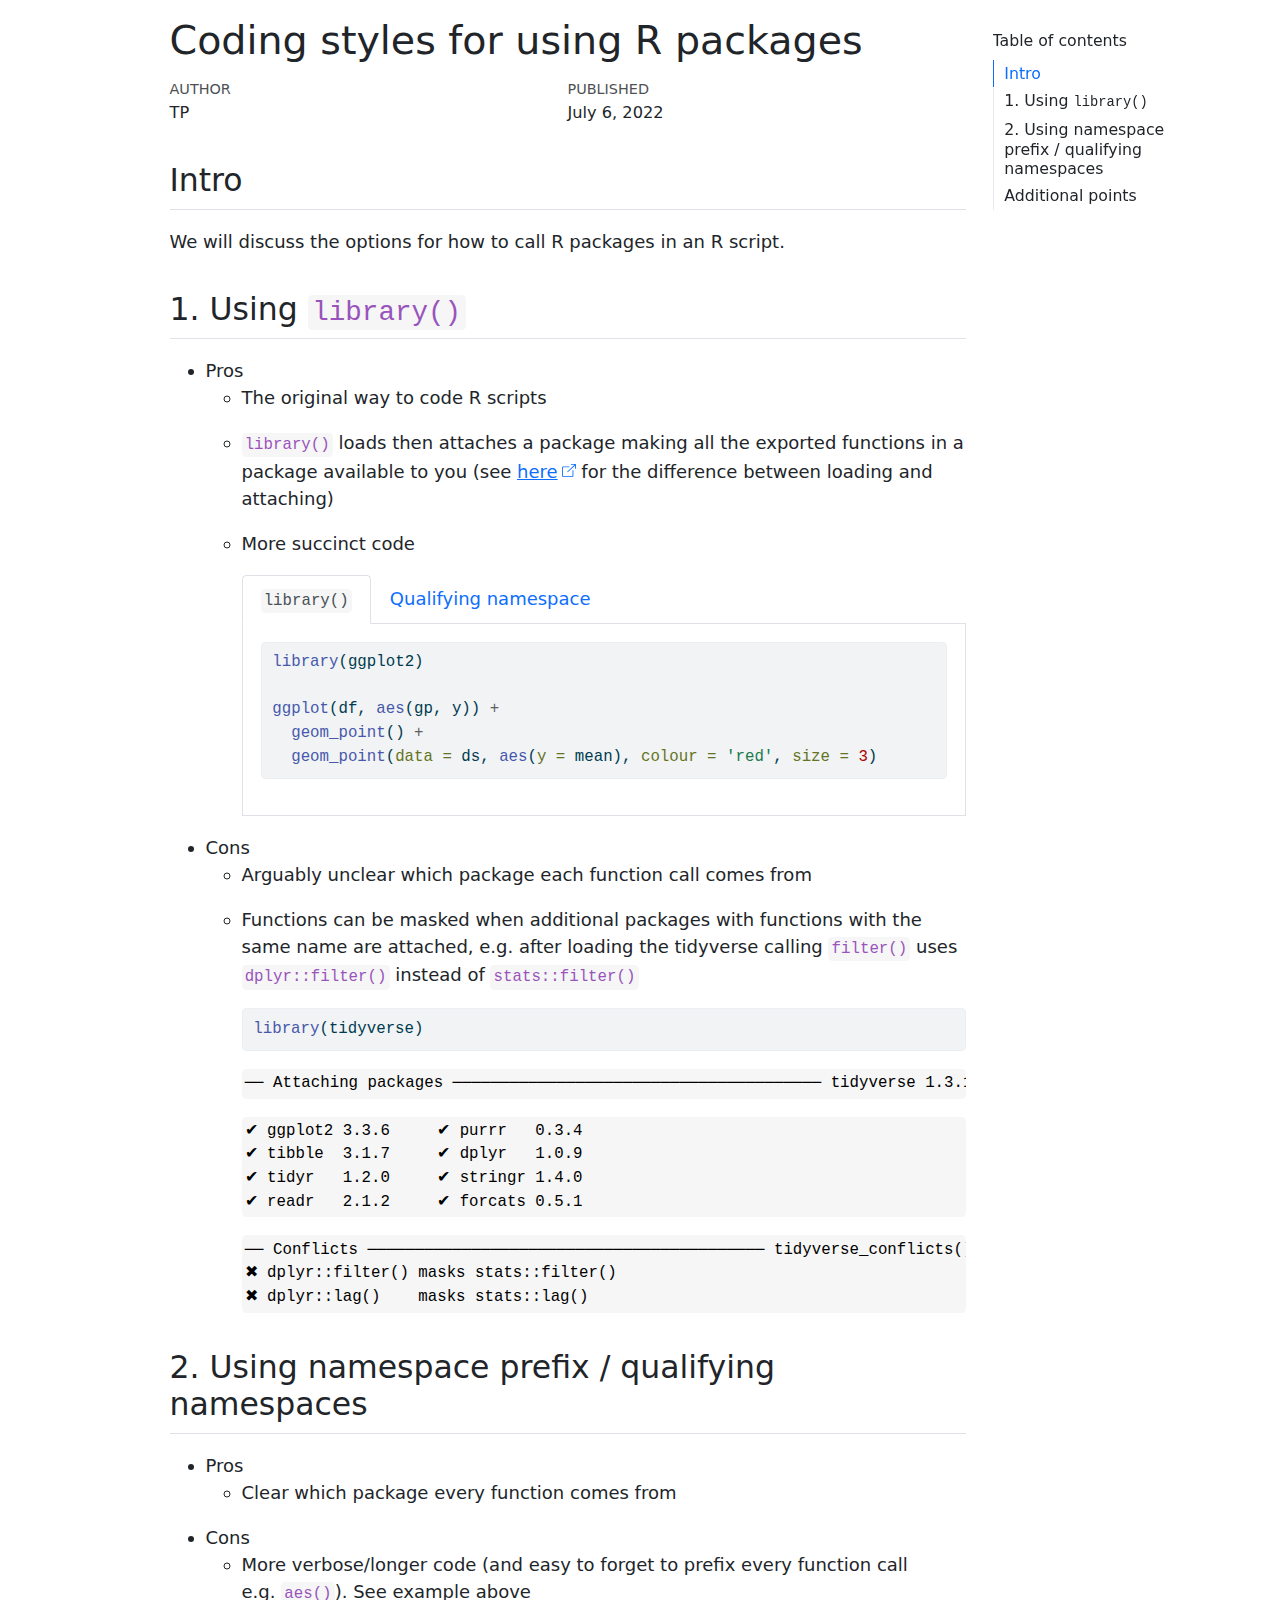
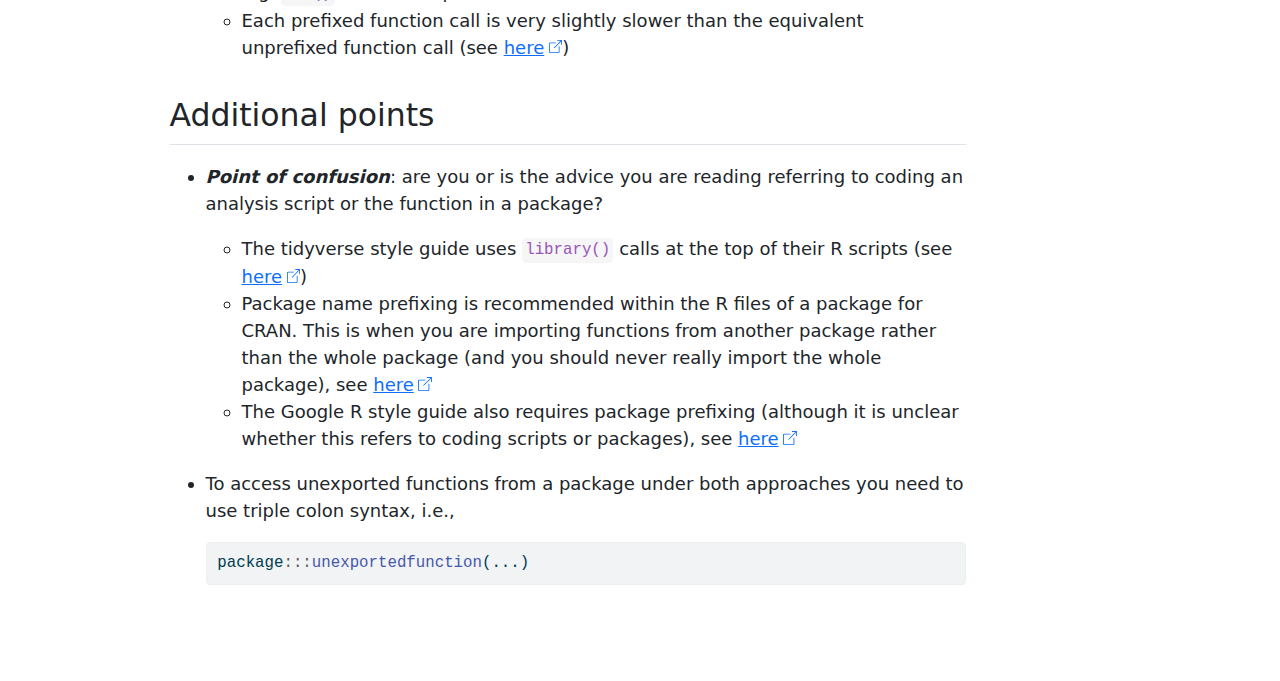
==== docs/index.html @ f984c823 "quarto_render()" ====
<!DOCTYPE html>
<html xmlns="http://www.w3.org/1999/xhtml" lang="en" xml:lang="en"><head>

<meta charset="utf-8">
<meta name="generator" content="quarto-0.9.633">

<meta name="viewport" content="width=device-width, initial-scale=1.0, user-scalable=yes">

<meta name="author" content="TP">
<meta name="dcterms.date" content="2022-07-06">

<title>Coding styles for using R packages</title>
<style>
code{white-space: pre-wrap;}
span.smallcaps{font-variant: small-caps;}
span.underline{text-decoration: underline;}
div.column{display: inline-block; vertical-align: top; width: 50%;}
div.hanging-indent{margin-left: 1.5em; text-indent: -1.5em;}
ul.task-list{list-style: none;}
pre > code.sourceCode { white-space: pre; position: relative; }
pre > code.sourceCode > span { display: inline-block; line-height: 1.25; }
pre > code.sourceCode > span:empty { height: 1.2em; }
.sourceCode { overflow: visible; }
code.sourceCode > span { color: inherit; text-decoration: inherit; }
div.sourceCode { margin: 1em 0; }
pre.sourceCode { margin: 0; }
@media screen {
div.sourceCode { overflow: auto; }
}
@media print {
pre > code.sourceCode { white-space: pre-wrap; }
pre > code.sourceCode > span { text-indent: -5em; padding-left: 5em; }
}
pre.numberSource code
  { counter-reset: source-line 0; }
pre.numberSource code > span
  { position: relative; left: -4em; counter-increment: source-line; }
pre.numberSource code > span > a:first-child::before
  { content: counter(source-line);
    position: relative; left: -1em; text-align: right; vertical-align: baseline;
    border: none; display: inline-block;
    -webkit-touch-callout: none; -webkit-user-select: none;
    -khtml-user-select: none; -moz-user-select: none;
    -ms-user-select: none; user-select: none;
    padding: 0 4px; width: 4em;
    color: #aaaaaa;
  }
pre.numberSource { margin-left: 3em; border-left: 1px solid #aaaaaa;  padding-left: 4px; }
div.sourceCode
  {   }
@media screen {
pre > code.sourceCode > span > a:first-child::before { text-decoration: underline; }
}
code span.al { color: #ff0000; font-weight: bold; } /* Alert */
code span.an { color: #60a0b0; font-weight: bold; font-style: italic; } /* Annotation */
code span.at { color: #7d9029; } /* Attribute */
code span.bn { color: #40a070; } /* BaseN */
code span.bu { } /* BuiltIn */
code span.cf { color: #007020; font-weight: bold; } /* ControlFlow */
code span.ch { color: #4070a0; } /* Char */
code span.cn { color: #880000; } /* Constant */
code span.co { color: #60a0b0; font-style: italic; } /* Comment */
code span.cv { color: #60a0b0; font-weight: bold; font-style: italic; } /* CommentVar */
code span.do { color: #ba2121; font-style: italic; } /* Documentation */
code span.dt { color: #902000; } /* DataType */
code span.dv { color: #40a070; } /* DecVal */
code span.er { color: #ff0000; font-weight: bold; } /* Error */
code span.ex { } /* Extension */
code span.fl { color: #40a070; } /* Float */
code span.fu { color: #06287e; } /* Function */
code span.im { } /* Import */
code span.in { color: #60a0b0; font-weight: bold; font-style: italic; } /* Information */
code span.kw { color: #007020; font-weight: bold; } /* Keyword */
code span.op { color: #666666; } /* Operator */
code span.ot { color: #007020; } /* Other */
code span.pp { color: #bc7a00; } /* Preprocessor */
code span.sc { color: #4070a0; } /* SpecialChar */
code span.ss { color: #bb6688; } /* SpecialString */
code span.st { color: #4070a0; } /* String */
code span.va { color: #19177c; } /* Variable */
code span.vs { color: #4070a0; } /* VerbatimString */
code span.wa { color: #60a0b0; font-weight: bold; font-style: italic; } /* Warning */
</style>


<script src="index_files/libs/clipboard/clipboard.min.js"></script>
<script src="index_files/libs/quarto-html/quarto.js"></script>
<script src="index_files/libs/quarto-html/popper.min.js"></script>
<script src="index_files/libs/quarto-html/tippy.umd.min.js"></script>
<script src="index_files/libs/quarto-html/anchor.min.js"></script>
<link href="index_files/libs/quarto-html/tippy.css" rel="stylesheet">
<link href="index_files/libs/quarto-html/quarto-syntax-highlighting.css" rel="stylesheet" id="quarto-text-highlighting-styles">
<script src="index_files/libs/bootstrap/bootstrap.min.js"></script>
<link href="index_files/libs/bootstrap/bootstrap-icons.css" rel="stylesheet">
<link href="index_files/libs/bootstrap/bootstrap.min.css" rel="stylesheet">


</head>

<body>

<div id="quarto-content" class="page-columns page-rows-contents page-layout-article">
<div id="quarto-margin-sidebar" class="sidebar margin-sidebar">
  <nav id="TOC" role="doc-toc">
    <h2 id="toc-title">Table of contents</h2>
   
  <ul>
  <li><a href="#intro" id="toc-intro" class="nav-link active" data-scroll-target="#intro">Intro</a></li>
  <li><a href="#using-library" id="toc-using-library" class="nav-link" data-scroll-target="#using-library">1. Using <code>library()</code></a></li>
  <li><a href="#using-namespace-prefix-qualifying-namespaces" id="toc-using-namespace-prefix-qualifying-namespaces" class="nav-link" data-scroll-target="#using-namespace-prefix-qualifying-namespaces">2. Using namespace prefix / qualifying namespaces</a></li>
  <li><a href="#additional-points" id="toc-additional-points" class="nav-link" data-scroll-target="#additional-points">Additional points</a></li>
  </ul>
</nav>
</div>
<main class="content" id="quarto-document-content">

<header id="title-block-header" class="quarto-title-block default">
<div class="quarto-title">
<h1 class="title">Coding styles for using R packages</h1>
</div>



<div class="quarto-title-meta">

    <div>
    <div class="quarto-title-meta-heading">Author</div>
    <div class="quarto-title-meta-contents">
             <p>TP </p>
          </div>
  </div>
    
    <div>
    <div class="quarto-title-meta-heading">Published</div>
    <div class="quarto-title-meta-contents">
      <p class="date">July 6, 2022</p>
    </div>
  </div>
    
  </div>
  

</header>

<section id="intro" class="level2">
<h2 class="anchored" data-anchor-id="intro">Intro</h2>
<p>We will discuss the options for how to call R packages in an R script.</p>
</section>
<section id="using-library" class="level2">
<h2 class="anchored" data-anchor-id="using-library">1. Using <code>library()</code></h2>
<ul>
<li>Pros
<ul>
<li><p>The original way to code R scripts</p></li>
<li><p><code>library()</code> loads then attaches a package making all the exported functions in a package available to you (see <a href="https://r-pkgs.org/dependencies.html#sec-search-path">here</a> for the difference between loading and attaching)</p></li>
<li><p>More succinct code</p>
<div class="panel-tabset">
<ul class="nav nav-tabs" role="tablist"><li class="nav-item" role="presentation"><a class="nav-link active" id="tabset-1-1-tab" data-bs-toggle="tab" data-bs-target="#tabset-1-1" role="tab" aria-controls="tabset-1-1" aria-selected="true" href=""><code>library()</code></a></li><li class="nav-item" role="presentation"><a class="nav-link" id="tabset-1-2-tab" data-bs-toggle="tab" data-bs-target="#tabset-1-2" role="tab" aria-controls="tabset-1-2" aria-selected="false" href="">Qualifying namespace</a></li></ul>
<div class="tab-content">
<div id="tabset-1-1" class="tab-pane active" role="tabpanel" aria-labelledby="tabset-1-1-tab">
<div class="sourceCode" id="cb1"><pre class="sourceCode r code-with-copy"><code class="sourceCode r"><span id="cb1-1"><a href="#cb1-1" aria-hidden="true" tabindex="-1"></a><span class="fu">library</span>(ggplot2)</span>
<span id="cb1-2"><a href="#cb1-2" aria-hidden="true" tabindex="-1"></a></span>
<span id="cb1-3"><a href="#cb1-3" aria-hidden="true" tabindex="-1"></a><span class="fu">ggplot</span>(df, <span class="fu">aes</span>(gp, y)) <span class="sc">+</span></span>
<span id="cb1-4"><a href="#cb1-4" aria-hidden="true" tabindex="-1"></a>  <span class="fu">geom_point</span>() <span class="sc">+</span></span>
<span id="cb1-5"><a href="#cb1-5" aria-hidden="true" tabindex="-1"></a>  <span class="fu">geom_point</span>(<span class="at">data =</span> ds, <span class="fu">aes</span>(<span class="at">y =</span> mean), <span class="at">colour =</span> <span class="st">'red'</span>, <span class="at">size =</span> <span class="dv">3</span>)</span></code><button title="Copy to Clipboard" class="code-copy-button"><i class="bi"></i></button></pre></div>
</div>
<div id="tabset-1-2" class="tab-pane" role="tabpanel" aria-labelledby="tabset-1-2-tab">
<div class="sourceCode" id="cb2"><pre class="sourceCode r code-with-copy"><code class="sourceCode r"><span id="cb2-1"><a href="#cb2-1" aria-hidden="true" tabindex="-1"></a>ggplot2<span class="sc">::</span><span class="fu">ggplot</span>(df, ggplot2<span class="sc">::</span><span class="fu">aes</span>(gp, y)) <span class="sc">+</span></span>
<span id="cb2-2"><a href="#cb2-2" aria-hidden="true" tabindex="-1"></a>  ggplot2<span class="sc">::</span><span class="fu">geom_point</span>() <span class="sc">+</span></span>
<span id="cb2-3"><a href="#cb2-3" aria-hidden="true" tabindex="-1"></a>  ggplot2<span class="sc">::</span><span class="fu">geom_point</span>(<span class="at">data =</span> ds, ggplot2<span class="sc">::</span><span class="fu">aes</span>(<span class="at">y =</span> mean), </span>
<span id="cb2-4"><a href="#cb2-4" aria-hidden="true" tabindex="-1"></a>                      <span class="at">colour =</span> <span class="st">'red'</span>, <span class="at">size =</span> <span class="dv">3</span>)</span></code><button title="Copy to Clipboard" class="code-copy-button"><i class="bi"></i></button></pre></div>
</div>
</div>
</div></li>
</ul></li>
<li>Cons
<ul>
<li><p>Arguably unclear which package each function call comes from</p></li>
<li><p>Functions can be masked when additional packages with functions with the same name are attached, e.g.&nbsp;after loading the tidyverse calling <code>filter()</code> uses <code>dplyr::filter()</code> instead of <code>stats::filter()</code></p>
<div class="cell">
<div class="sourceCode cell-code" id="cb3"><pre class="sourceCode r code-with-copy"><code class="sourceCode r"><span id="cb3-1"><a href="#cb3-1" aria-hidden="true" tabindex="-1"></a><span class="fu">library</span>(tidyverse)</span></code><button title="Copy to Clipboard" class="code-copy-button"><i class="bi"></i></button></pre></div>
<div class="cell-output cell-output-stderr">
<pre><code>── Attaching packages ─────────────────────────────────────── tidyverse 1.3.1 ──</code></pre>
</div>
<div class="cell-output cell-output-stderr">
<pre><code>✔ ggplot2 3.3.6     ✔ purrr   0.3.4
✔ tibble  3.1.7     ✔ dplyr   1.0.9
✔ tidyr   1.2.0     ✔ stringr 1.4.0
✔ readr   2.1.2     ✔ forcats 0.5.1</code></pre>
</div>
<div class="cell-output cell-output-stderr">
<pre><code>── Conflicts ────────────────────────────────────────── tidyverse_conflicts() ──
✖ dplyr::filter() masks stats::filter()
✖ dplyr::lag()    masks stats::lag()</code></pre>
</div>
</div></li>
</ul></li>
</ul>
</section>
<section id="using-namespace-prefix-qualifying-namespaces" class="level2">
<h2 class="anchored" data-anchor-id="using-namespace-prefix-qualifying-namespaces">2. Using namespace prefix / qualifying namespaces</h2>
<ul>
<li>Pros
<ul>
<li>Clear which package every function comes from</li>
</ul></li>
<li>Cons
<ul>
<li>More verbose/longer code (and easy to forget to prefix every function call e.g.&nbsp;<code>aes()</code>). See example above</li>
<li>Each prefixed function call is very slightly slower than the equivalent unprefixed function call (see <a href="https://r-pkgs.org/dependencies.html#run-time-vs-develop-time-dependencies">here</a>)</li>
</ul></li>
</ul>
</section>
<section id="additional-points" class="level2">
<h2 class="anchored" data-anchor-id="additional-points">Additional points</h2>
<ul>
<li><p><em><strong>Point of confusion</strong></em>: are you or is the advice you are reading referring to coding an analysis script or the function in a package?</p>
<ul>
<li>The tidyverse style guide uses <code>library()</code> calls at the top of their R scripts (see <a href="https://style.tidyverse.org/files.html?q=library#internal-structure">here</a>)</li>
<li>Package name prefixing is recommended within the R files of a package for CRAN. This is when you are importing functions from another package rather than the whole package (and you should never really import the whole package), see <a href="https://r-pkgs.org/dependencies.html#import-r">here</a></li>
<li>The Google R style guide also requires package prefixing (although it is unclear whether this refers to coding scripts or packages), see <a href="https://google.github.io/styleguide/Rguide.html#qualifying-namespaces">here</a></li>
</ul></li>
<li><p>To access unexported functions from a package under both approaches you need to use triple colon syntax, i.e.,</p>
<div class="sourceCode" id="cb7"><pre class="sourceCode r code-with-copy"><code class="sourceCode r"><span id="cb7-1"><a href="#cb7-1" aria-hidden="true" tabindex="-1"></a>package<span class="sc">:::</span><span class="fu">unexportedfunction</span>(...)</span></code><button title="Copy to Clipboard" class="code-copy-button"><i class="bi"></i></button></pre></div></li>
</ul>
</section>

</main>
<!-- /main column -->
<script id="quarto-html-after-body" type="application/javascript">
window.document.addEventListener("DOMContentLoaded", function (event) {
  const icon = "";
  const anchorJS = new window.AnchorJS();
  anchorJS.options = {
    placement: 'right',
    icon: icon
  };
  anchorJS.add('.anchored');
  const clipboard = new window.ClipboardJS('.code-copy-button', {
    target: function(trigger) {
      return trigger.previousElementSibling;
    }
  });
  clipboard.on('success', function(e) {
    // button target
    const button = e.trigger;
    // don't keep focus
    button.blur();
    // flash "checked"
    button.classList.add('code-copy-button-checked');
    var currentTitle = button.getAttribute("title");
    button.setAttribute("title", "Copied!");
    setTimeout(function() {
      button.setAttribute("title", currentTitle);
      button.classList.remove('code-copy-button-checked');
    }, 1000);
    // clear code selection
    e.clearSelection();
  });
  function tippyHover(el, contentFn) {
    const config = {
      allowHTML: true,
      content: contentFn,
      maxWidth: 500,
      delay: 100,
      arrow: false,
      appendTo: function(el) {
          return el.parentElement;
      },
      interactive: true,
      interactiveBorder: 10,
      theme: 'quarto',
      placement: 'bottom-start'
    };
    window.tippy(el, config); 
  }
  const noterefs = window.document.querySelectorAll('a[role="doc-noteref"]');
  for (var i=0; i<noterefs.length; i++) {
    const ref = noterefs[i];
    tippyHover(ref, function() {
      let href = ref.getAttribute('href');
      try { href = new URL(href).hash; } catch {}
      const id = href.replace(/^#\/?/, "");
      const note = window.document.getElementById(id);
      return note.innerHTML;
    });
  }
  var bibliorefs = window.document.querySelectorAll('a[role="doc-biblioref"]');
  for (var i=0; i<bibliorefs.length; i++) {
    const ref = bibliorefs[i];
    const cites = ref.parentNode.getAttribute('data-cites').split(' ');
    tippyHover(ref, function() {
      var popup = window.document.createElement('div');
      cites.forEach(function(cite) {
        var citeDiv = window.document.createElement('div');
        citeDiv.classList.add('hanging-indent');
        citeDiv.classList.add('csl-entry');
        var biblioDiv = window.document.getElementById('ref-' + cite);
        if (biblioDiv) {
          citeDiv.innerHTML = biblioDiv.innerHTML;
        }
        popup.appendChild(citeDiv);
      });
      return popup.innerHTML;
    });
  }
    var localhostRegex = new RegExp(/^(?:http|https):\/\/localhost\:?[0-9]*\//);
      var filterRegex = new RegExp('/' + window.location.host + '/');
    var isInternal = (href) => {
        return filterRegex.test(href) || localhostRegex.test(href);
    }
    // Inspect non-navigation links and adorn them if external
    var links = window.document.querySelectorAll('a:not(.nav-link):not(.navbar-brand):not(.toc-action):not(.sidebar-link):not(.sidebar-item-toggle):not(.pagination-link):not(.no-external)');
    for (var i=0; i<links.length; i++) {
      const link = links[i];
      if (!isInternal(link.href)) {
          // default icon
          link.classList.add("external");
      }
    }
});
</script>
</div> <!-- /content -->



</body></html>
---- docs/index_files/libs/quarto-html/tippy.css ----
.tippy-box[data-animation=fade][data-state=hidden]{opacity:0}[data-tippy-root]{max-width:calc(100vw - 10px)}.tippy-box{position:relative;background-color:#333;color:#fff;border-radius:4px;font-size:14px;line-height:1.4;white-space:normal;outline:0;transition-property:transform,visibility,opacity}.tippy-box[data-placement^=top]>.tippy-arrow{bottom:0}.tippy-box[data-placement^=top]>.tippy-arrow:before{bottom:-7px;left:0;border-width:8px 8px 0;border-top-color:initial;transform-origin:center top}.tippy-box[data-placement^=bottom]>.tippy-arrow{top:0}.tippy-box[data-placement^=bottom]>.tippy-arrow:before{top:-7px;left:0;border-width:0 8px 8px;border-bottom-color:initial;transform-origin:center bottom}.tippy-box[data-placement^=left]>.tippy-arrow{right:0}.tippy-box[data-placement^=left]>.tippy-arrow:before{border-width:8px 0 8px 8px;border-left-color:initial;right:-7px;transform-origin:center left}.tippy-box[data-placement^=right]>.tippy-arrow{left:0}.tippy-box[data-placement^=right]>.tippy-arrow:before{left:-7px;border-width:8px 8px 8px 0;border-right-color:initial;transform-origin:center right}.tippy-box[data-inertia][data-state=visible]{transition-timing-function:cubic-bezier(.54,1.5,.38,1.11)}.tippy-arrow{width:16px;height:16px;color:#333}.tippy-arrow:before{content:"";position:absolute;border-color:transparent;border-style:solid}.tippy-content{position:relative;padding:5px 9px;z-index:1}
---- docs/index_files/libs/quarto-html/quarto-syntax-highlighting.css ----
/* quarto syntax highlight colors */
:root {
  --quarto-hl-ot-color: #003B4F;
  --quarto-hl-at-color: #657422;
  --quarto-hl-ss-color: #20794D;
  --quarto-hl-an-color: #5E5E5E;
  --quarto-hl-fu-color: #4758AB;
  --quarto-hl-st-color: #20794D;
  --quarto-hl-cf-color: #003B4F;
  --quarto-hl-op-color: #5E5E5E;
  --quarto-hl-er-color: #AD0000;
  --quarto-hl-bn-color: #AD0000;
  --quarto-hl-al-color: #AD0000;
  --quarto-hl-va-color: #111111;
  --quarto-hl-bu-color: inherit;
  --quarto-hl-ex-color: inherit;
  --quarto-hl-pp-color: #AD0000;
  --quarto-hl-in-color: #5E5E5E;
  --quarto-hl-vs-color: #20794D;
  --quarto-hl-wa-color: #5E5E5E;
  --quarto-hl-do-color: #5E5E5E;
  --quarto-hl-im-color: #00769E;
  --quarto-hl-ch-color: #20794D;
  --quarto-hl-dt-color: #AD0000;
  --quarto-hl-fl-color: #AD0000;
  --quarto-hl-co-color: #5E5E5E;
  --quarto-hl-cv-color: #5E5E5E;
  --quarto-hl-cn-color: #8f5902;
  --quarto-hl-sc-color: #5E5E5E;
  --quarto-hl-dv-color: #AD0000;
  --quarto-hl-kw-color: #003B4F;
}

/* other quarto variables */
:root {
  --quarto-font-monospace: SFMono-Regular, Menlo, Monaco, Consolas, "Liberation Mono", "Courier New", monospace;
}

pre > code.sourceCode > span {
  color: #003B4F;
}

code span {
  color: #003B4F;
}

code.sourceCode > span {
  color: #003B4F;
}

div.sourceCode,
div.sourceCode pre.sourceCode {
  color: #003B4F;
}

code span.ot {
  color: #003B4F;
}

code span.at {
  color: #657422;
}

code span.ss {
  color: #20794D;
}

code span.an {
  color: #5E5E5E;
}

code span.fu {
  color: #4758AB;
}

code span.st {
  color: #20794D;
}

code span.cf {
  color: #003B4F;
}

code span.op {
  color: #5E5E5E;
}

code span.er {
  color: #AD0000;
}

code span.bn {
  color: #AD0000;
}

code span.al {
  color: #AD0000;
}

code span.va {
  color: #111111;
}

code span.pp {
  color: #AD0000;
}

code span.in {
  color: #5E5E5E;
}

code span.vs {
  color: #20794D;
}

code span.wa {
  color: #5E5E5E;
  font-style: italic;
}

code span.do {
  color: #5E5E5E;
  font-style: italic;
}

code span.im {
  color: #00769E;
}

code span.ch {
  color: #20794D;
}

code span.dt {
  color: #AD0000;
}

code span.fl {
  color: #AD0000;
}

code span.co {
  color: #5E5E5E;
}

code span.cv {
  color: #5E5E5E;
  font-style: italic;
}

code span.cn {
  color: #8f5902;
}

code span.sc {
  color: #5E5E5E;
}

code span.dv {
  color: #AD0000;
}

code span.kw {
  color: #003B4F;
}

.prevent-inlining {
  content: "</";
}

/*# sourceMappingURL=debc5d5d77c3f9108843748ff7464032.css.map */
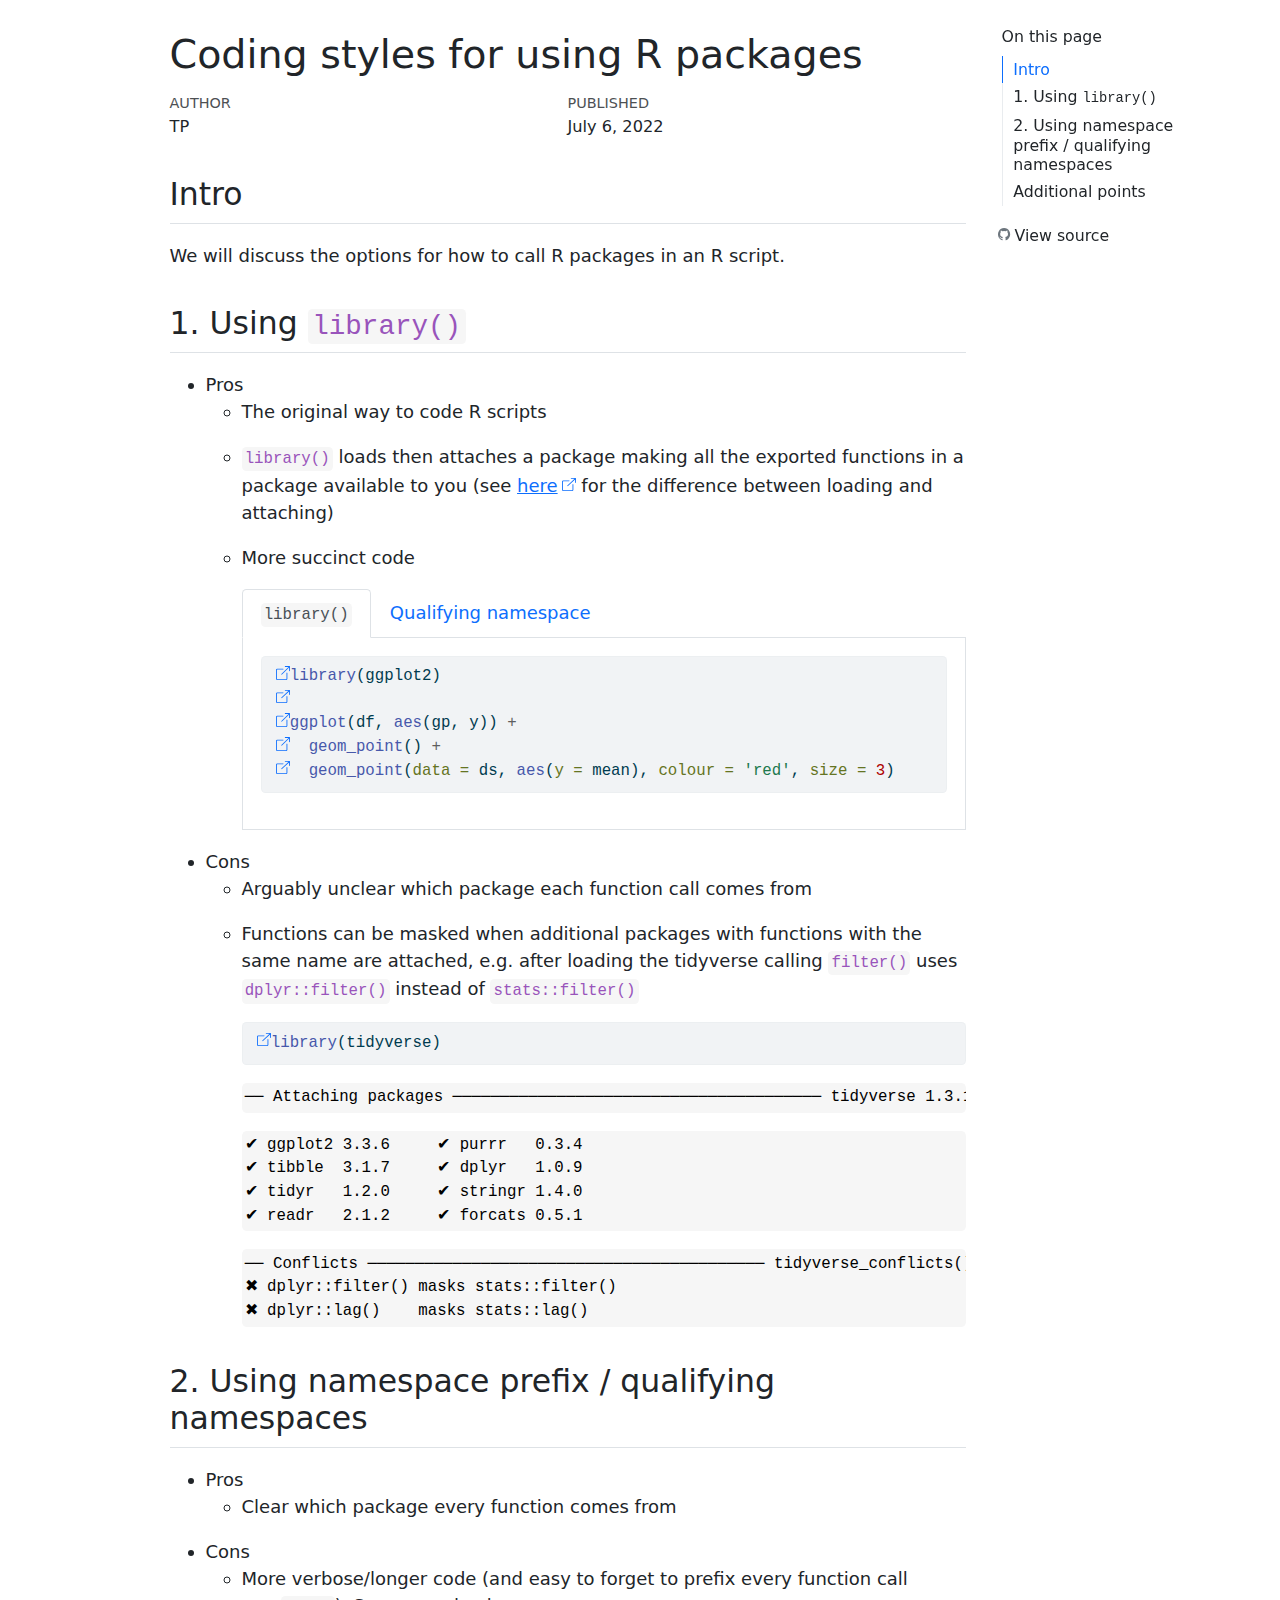
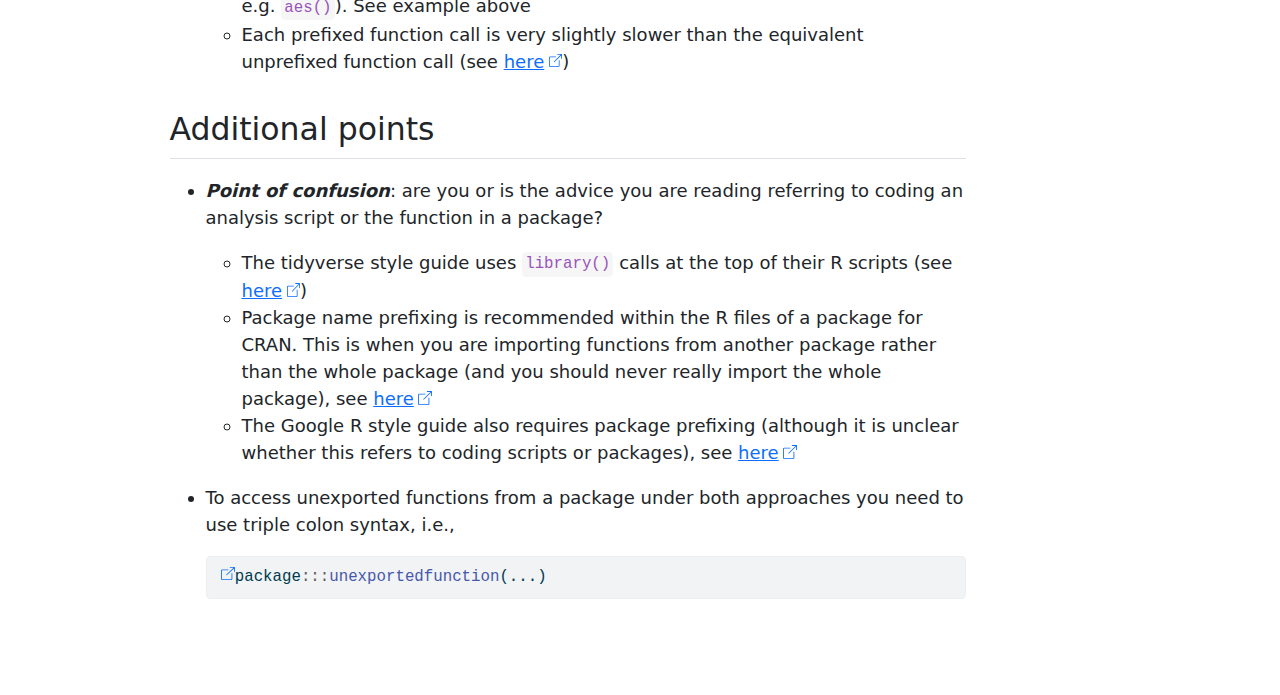
==== commit 2210bc55: "quarto_render()" ====
--- a/docs/index.html
+++ b/docs/index.html
@@ -83,26 +83,54 @@
 </style>
 
 
-<script src="index_files/libs/clipboard/clipboard.min.js"></script>
-<script src="index_files/libs/quarto-html/quarto.js"></script>
-<script src="index_files/libs/quarto-html/popper.min.js"></script>
-<script src="index_files/libs/quarto-html/tippy.umd.min.js"></script>
-<script src="index_files/libs/quarto-html/anchor.min.js"></script>
-<link href="index_files/libs/quarto-html/tippy.css" rel="stylesheet">
-<link href="index_files/libs/quarto-html/quarto-syntax-highlighting.css" rel="stylesheet" id="quarto-text-highlighting-styles">
-<script src="index_files/libs/bootstrap/bootstrap.min.js"></script>
-<link href="index_files/libs/bootstrap/bootstrap-icons.css" rel="stylesheet">
-<link href="index_files/libs/bootstrap/bootstrap.min.css" rel="stylesheet">
+<script src="site_libs/quarto-nav/quarto-nav.js"></script>
+<script src="site_libs/clipboard/clipboard.min.js"></script>
+<script src="site_libs/quarto-search/autocomplete.umd.js"></script>
+<script src="site_libs/quarto-search/fuse.min.js"></script>
+<script src="site_libs/quarto-search/quarto-search.js"></script>
+<meta name="quarto:offset" content="./">
+<script src="site_libs/quarto-html/quarto.js"></script>
+<script src="site_libs/quarto-html/popper.min.js"></script>
+<script src="site_libs/quarto-html/tippy.umd.min.js"></script>
+<script src="site_libs/quarto-html/anchor.min.js"></script>
+<link href="site_libs/quarto-html/tippy.css" rel="stylesheet">
+<link href="site_libs/quarto-html/quarto-syntax-highlighting.css" rel="stylesheet" id="quarto-text-highlighting-styles">
+<script src="site_libs/bootstrap/bootstrap.min.js"></script>
+<link href="site_libs/bootstrap/bootstrap-icons.css" rel="stylesheet">
+<link href="site_libs/bootstrap/bootstrap.min.css" rel="stylesheet">
+<script id="quarto-search-options" type="application/json">{
+  "location": "sidebar",
+  "copy-button": false,
+  "collapse-after": 3,
+  "panel-placement": "start",
+  "type": "textbox",
+  "limit": 20,
+  "language": {
+    "search-no-results-text": "No results",
+    "search-matching-documents-text": "matching documents",
+    "search-copy-link-title": "Copy link to search",
+    "search-hide-matches-text": "Hide additional matches",
+    "search-more-match-text": "more match in this document",
+    "search-more-matches-text": "more matches in this document",
+    "search-clear-button-title": "Clear",
+    "search-detached-cancel-button-title": "Cancel",
+    "search-submit-button-title": "Submit"
+  }
+}</script>
 
 
 </head>
 
 <body>
 
-<div id="quarto-content" class="page-columns page-rows-contents page-layout-article">
-<div id="quarto-margin-sidebar" class="sidebar margin-sidebar">
-  <nav id="TOC" role="doc-toc">
-    <h2 id="toc-title">Table of contents</h2>
+<div id="quarto-search-results"></div>
+<!-- content -->
+<div id="quarto-content" class="quarto-container page-columns page-rows-contents page-layout-article">
+<!-- sidebar -->
+<!-- margin-sidebar -->
+    <div id="quarto-margin-sidebar" class="sidebar margin-sidebar">
+        <nav id="TOC" role="doc-toc">
+    <h2 id="toc-title">On this page</h2>
    
   <ul>
   <li><a href="#intro" id="toc-intro" class="nav-link active" data-scroll-target="#intro">Intro</a></li>
@@ -110,8 +138,9 @@
   <li><a href="#using-namespace-prefix-qualifying-namespaces" id="toc-using-namespace-prefix-qualifying-namespaces" class="nav-link" data-scroll-target="#using-namespace-prefix-qualifying-namespaces">2. Using namespace prefix / qualifying namespaces</a></li>
   <li><a href="#additional-points" id="toc-additional-points" class="nav-link" data-scroll-target="#additional-points">Additional points</a></li>
   </ul>
-</nav>
-</div>
+<div class="toc-actions"><div><i class="bi bi-github"></i></div><div class="action-links"><p><a href="https://github.com/remlapmot/package-code-style/blob/main/index.qmd" class="toc-action">View source</a></p></div></div></nav>
+    </div>
+<!-- main -->
 <main class="content" id="quarto-document-content">
 
 <header id="title-block-header" class="quarto-title-block default">
@@ -155,7 +184,7 @@
 <li><p><code>library()</code> loads then attaches a package making all the exported functions in a package available to you (see <a href="https://r-pkgs.org/dependencies.html#sec-search-path">here</a> for the difference between loading and attaching)</p></li>
 <li><p>More succinct code</p>
 <div class="panel-tabset">
-<ul class="nav nav-tabs" role="tablist"><li class="nav-item" role="presentation"><a class="nav-link active" id="tabset-1-1-tab" data-bs-toggle="tab" data-bs-target="#tabset-1-1" role="tab" aria-controls="tabset-1-1" aria-selected="true" href=""><code>library()</code></a></li><li class="nav-item" role="presentation"><a class="nav-link" id="tabset-1-2-tab" data-bs-toggle="tab" data-bs-target="#tabset-1-2" role="tab" aria-controls="tabset-1-2" aria-selected="false" href="">Qualifying namespace</a></li></ul>
+<ul class="nav nav-tabs" role="tablist"><li class="nav-item" role="presentation"><a class="nav-link active" id="tabset-1-1-tab" data-bs-toggle="tab" data-bs-target="#tabset-1-1" role="tab" aria-controls="tabset-1-1" aria-selected="true"><code>library()</code></a></li><li class="nav-item" role="presentation"><a class="nav-link" id="tabset-1-2-tab" data-bs-toggle="tab" data-bs-target="#tabset-1-2" role="tab" aria-controls="tabset-1-2" aria-selected="false">Qualifying namespace</a></li></ul>
 <div class="tab-content">
 <div id="tabset-1-1" class="tab-pane active" role="tabpanel" aria-labelledby="tabset-1-1-tab">
 <div class="sourceCode" id="cb1"><pre class="sourceCode r code-with-copy"><code class="sourceCode r"><span id="cb1-1"><a href="#cb1-1" aria-hidden="true" tabindex="-1"></a><span class="fu">library</span>(ggplot2)</span>
@@ -223,10 +252,11 @@
 <li><p>To access unexported functions from a package under both approaches you need to use triple colon syntax, i.e.,</p>
 <div class="sourceCode" id="cb7"><pre class="sourceCode r code-with-copy"><code class="sourceCode r"><span id="cb7-1"><a href="#cb7-1" aria-hidden="true" tabindex="-1"></a>package<span class="sc">:::</span><span class="fu">unexportedfunction</span>(...)</span></code><button title="Copy to Clipboard" class="code-copy-button"><i class="bi"></i></button></pre></div></li>
 </ul>
+
+
 </section>
 
-</main>
-<!-- /main column -->
+</main> <!-- /main -->
 <script id="quarto-html-after-body" type="application/javascript">
 window.document.addEventListener("DOMContentLoaded", function (event) {
   const icon = "";
@@ -305,7 +335,7 @@
     });
   }
     var localhostRegex = new RegExp(/^(?:http|https):\/\/localhost\:?[0-9]*\//);
-      var filterRegex = new RegExp('/' + window.location.host + '/');
+      var filterRegex = new RegExp(/https:\/\/remlapmot\.github\.io\/package-code-style\//);
     var isInternal = (href) => {
         return filterRegex.test(href) || localhostRegex.test(href);
     }
--- a/docs/site_libs/quarto-html/tippy.css
+++ b/docs/site_libs/quarto-html/tippy.css
@@ -0,0 +1 @@
+.tippy-box[data-animation=fade][data-state=hidden]{opacity:0}[data-tippy-root]{max-width:calc(100vw - 10px)}.tippy-box{position:relative;background-color:#333;color:#fff;border-radius:4px;font-size:14px;line-height:1.4;white-space:normal;outline:0;transition-property:transform,visibility,opacity}.tippy-box[data-placement^=top]>.tippy-arrow{bottom:0}.tippy-box[data-placement^=top]>.tippy-arrow:before{bottom:-7px;left:0;border-width:8px 8px 0;border-top-color:initial;transform-origin:center top}.tippy-box[data-placement^=bottom]>.tippy-arrow{top:0}.tippy-box[data-placement^=bottom]>.tippy-arrow:before{top:-7px;left:0;border-width:0 8px 8px;border-bottom-color:initial;transform-origin:center bottom}.tippy-box[data-placement^=left]>.tippy-arrow{right:0}.tippy-box[data-placement^=left]>.tippy-arrow:before{border-width:8px 0 8px 8px;border-left-color:initial;right:-7px;transform-origin:center left}.tippy-box[data-placement^=right]>.tippy-arrow{left:0}.tippy-box[data-placement^=right]>.tippy-arrow:before{left:-7px;border-width:8px 8px 8px 0;border-right-color:initial;transform-origin:center right}.tippy-box[data-inertia][data-state=visible]{transition-timing-function:cubic-bezier(.54,1.5,.38,1.11)}.tippy-arrow{width:16px;height:16px;color:#333}.tippy-arrow:before{content:"";position:absolute;border-color:transparent;border-style:solid}.tippy-content{position:relative;padding:5px 9px;z-index:1}--- a/docs/site_libs/quarto-html/quarto-syntax-highlighting.css
+++ b/docs/site_libs/quarto-html/quarto-syntax-highlighting.css
@@ -0,0 +1,171 @@
+/* quarto syntax highlight colors */
+:root {
+  --quarto-hl-ot-color: #003B4F;
+  --quarto-hl-at-color: #657422;
+  --quarto-hl-ss-color: #20794D;
+  --quarto-hl-an-color: #5E5E5E;
+  --quarto-hl-fu-color: #4758AB;
+  --quarto-hl-st-color: #20794D;
+  --quarto-hl-cf-color: #003B4F;
+  --quarto-hl-op-color: #5E5E5E;
+  --quarto-hl-er-color: #AD0000;
+  --quarto-hl-bn-color: #AD0000;
+  --quarto-hl-al-color: #AD0000;
+  --quarto-hl-va-color: #111111;
+  --quarto-hl-bu-color: inherit;
+  --quarto-hl-ex-color: inherit;
+  --quarto-hl-pp-color: #AD0000;
+  --quarto-hl-in-color: #5E5E5E;
+  --quarto-hl-vs-color: #20794D;
+  --quarto-hl-wa-color: #5E5E5E;
+  --quarto-hl-do-color: #5E5E5E;
+  --quarto-hl-im-color: #00769E;
+  --quarto-hl-ch-color: #20794D;
+  --quarto-hl-dt-color: #AD0000;
+  --quarto-hl-fl-color: #AD0000;
+  --quarto-hl-co-color: #5E5E5E;
+  --quarto-hl-cv-color: #5E5E5E;
+  --quarto-hl-cn-color: #8f5902;
+  --quarto-hl-sc-color: #5E5E5E;
+  --quarto-hl-dv-color: #AD0000;
+  --quarto-hl-kw-color: #003B4F;
+}
+
+/* other quarto variables */
+:root {
+  --quarto-font-monospace: SFMono-Regular, Menlo, Monaco, Consolas, "Liberation Mono", "Courier New", monospace;
+}
+
+pre > code.sourceCode > span {
+  color: #003B4F;
+}
+
+code span {
+  color: #003B4F;
+}
+
+code.sourceCode > span {
+  color: #003B4F;
+}
+
+div.sourceCode,
+div.sourceCode pre.sourceCode {
+  color: #003B4F;
+}
+
+code span.ot {
+  color: #003B4F;
+}
+
+code span.at {
+  color: #657422;
+}
+
+code span.ss {
+  color: #20794D;
+}
+
+code span.an {
+  color: #5E5E5E;
+}
+
+code span.fu {
+  color: #4758AB;
+}
+
+code span.st {
+  color: #20794D;
+}
+
+code span.cf {
+  color: #003B4F;
+}
+
+code span.op {
+  color: #5E5E5E;
+}
+
+code span.er {
+  color: #AD0000;
+}
+
+code span.bn {
+  color: #AD0000;
+}
+
+code span.al {
+  color: #AD0000;
+}
+
+code span.va {
+  color: #111111;
+}
+
+code span.pp {
+  color: #AD0000;
+}
+
+code span.in {
+  color: #5E5E5E;
+}
+
+code span.vs {
+  color: #20794D;
+}
+
+code span.wa {
+  color: #5E5E5E;
+  font-style: italic;
+}
+
+code span.do {
+  color: #5E5E5E;
+  font-style: italic;
+}
+
+code span.im {
+  color: #00769E;
+}
+
+code span.ch {
+  color: #20794D;
+}
+
+code span.dt {
+  color: #AD0000;
+}
+
+code span.fl {
+  color: #AD0000;
+}
+
+code span.co {
+  color: #5E5E5E;
+}
+
+code span.cv {
+  color: #5E5E5E;
+  font-style: italic;
+}
+
+code span.cn {
+  color: #8f5902;
+}
+
+code span.sc {
+  color: #5E5E5E;
+}
+
+code span.dv {
+  color: #AD0000;
+}
+
+code span.kw {
+  color: #003B4F;
+}
+
+.prevent-inlining {
+  content: "</";
+}
+
+/*# sourceMappingURL=debc5d5d77c3f9108843748ff7464032.css.map */
